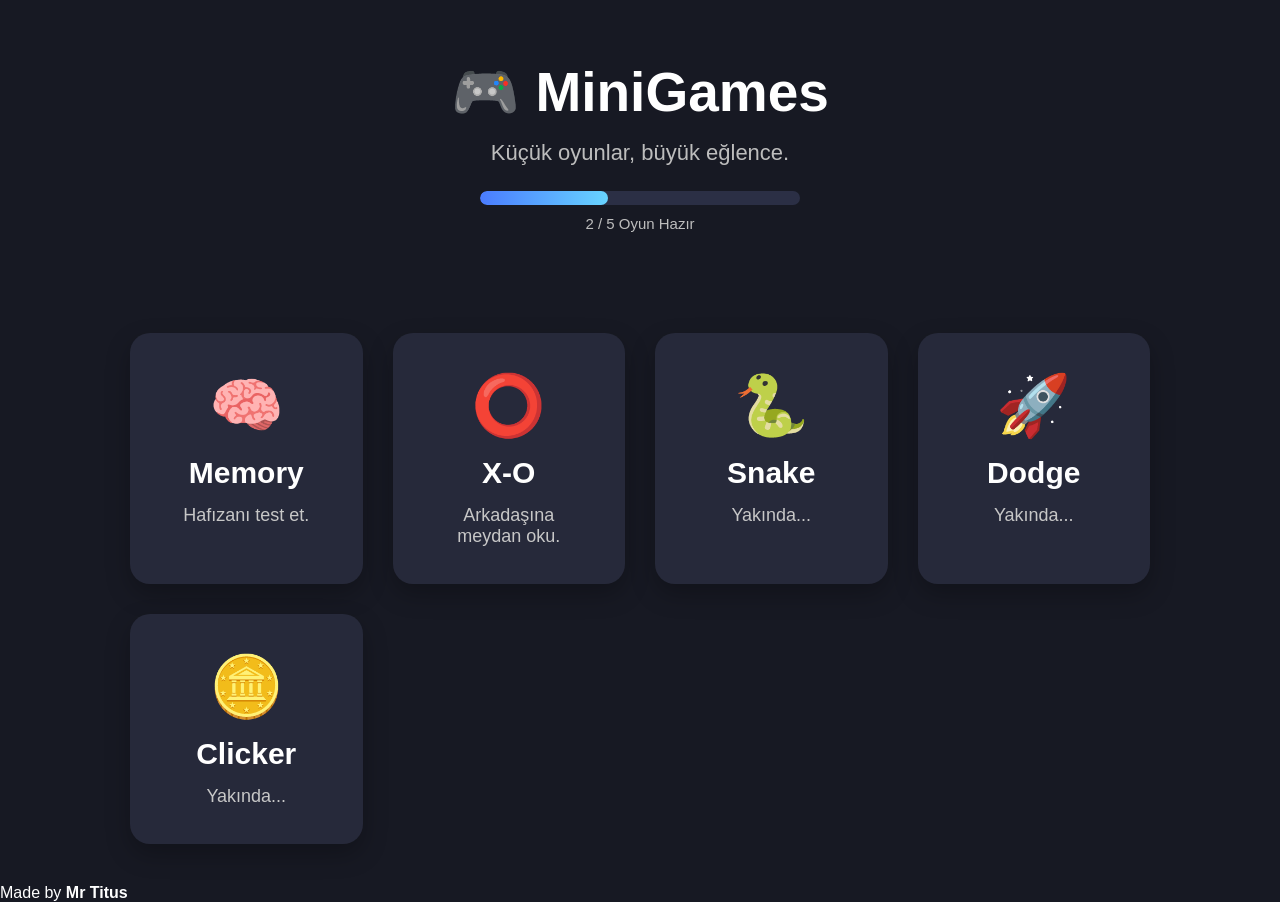
==== index.html @ b3fd1803 "Add files via upload" ====
<!DOCTYPE html>
<html lang="tr">

<head>
    <meta charset="UTF-8">
    <meta name="viewport" content="width=device-width, initial-scale=1.0">
    <title>MiniGames</title>

    <link rel="stylesheet" href="style.css">
</head>

<body>

    

    <header>

        <h1>🎮 MiniGames</h1>

        <p>Küçük oyunlar, büyük eğlence.</p>

        <div class="progress">
            <div class="progress-fill"></div>
        </div>

        <span class="progress-text">2 / 5 Oyun Hazır</span>

    </header>

    <main>

        <div class="games">

            <a href="games/memory.html" class="game">
                <div class="icon">🧠</div>
                <h2>Memory</h2>
                <p>Hafızanı test et.</p>
            </a>

            <a href="games/xo.html" class="game">
                <div class="icon">⭕</div>
                <h2>X-O</h2>
                <p>Arkadaşına meydan oku.</p>
            </a>

            <a href="games/snake.html" class="game">
                <div class="icon">🐍</div>
                <h2>Snake</h2>
                <p>Yakında...</p>
            </a>

            <a href="games/dodge.html" class="game">
                <div class="icon">🚀</div>
                <h2>Dodge</h2>
                <p>Yakında...</p>
            </a>

            <a href="games/clicker.html" class="game">
                <div class="icon">🪙</div>
                <h2>Clicker</h2>
                <p>Yakında...</p>
            </a>

        </div>

    </main>

    <footer>
        Made by <b>Mr Titus</b>
    </footer>

    <script src="script.js"></script>

</body>

</html>
---- style.css ----
*{
margin:0;
padding:0;
box-sizing:border-box;
}

body{

font-family:Arial,Helvetica,sans-serif;

background:#171923;

color:white;

min-height:100vh;

}

header{

text-align:center;

padding:60px 20px;

}

header h1{

font-size:55px;

margin-bottom:15px;

}

header p{

font-size:22px;

color:#bdbdbd;

}

.games{

max-width:1100px;

margin:auto;

display:grid;

grid-template-columns:repeat(auto-fit,minmax(220px,1fr));

gap:30px;

padding:40px;

}

.game{

background:#26293a;

border:2px solid transparent;

border-radius:20px;

padding:35px;

text-decoration:none;

color:white;

text-align:center;

transition:.25s;

box-shadow:0 10px 25px rgba(0,0,0,.25);

}

.game:hover{

transform:translateY(-10px);

border-color:#4a7cff;

box-shadow:0 0 25px rgba(74,124,255,.4);

}

.game{

font-size:60px;

}

.game h2{

margin:15px 0;

font-size:30px;

}

.game p{

color:#c7c7c7;

font-size:18px;

}
.progress{
    width:320px;
    height:14px;

    margin:25px auto 10px;

    background:#2b2f45;

    border-radius:999px;

    overflow:hidden;
}

.progress-fill{
    width:40%;
    height:100%;

    background:linear-gradient(90deg,#4a7cff,#68d4ff);

    border-radius:999px;
}

.progress-text{
    color:#bdbdbd;
    font-size:15px;
}
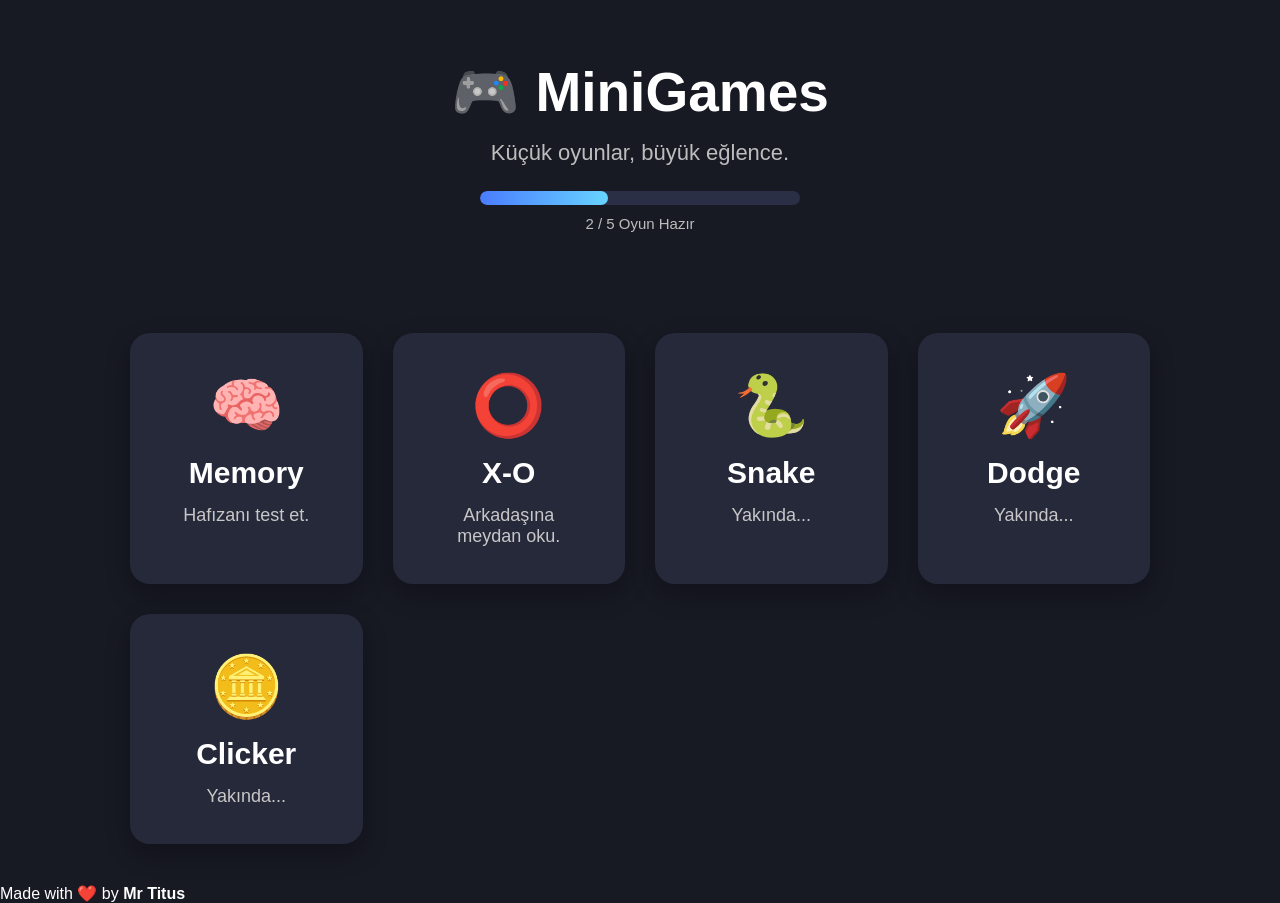
==== commit b77422de: "Update index.html" ====
--- a/index.html
+++ b/index.html
@@ -10,8 +10,6 @@
 </head>
 
 <body>
-
-    
 
     <header>
 
@@ -31,31 +29,31 @@
 
         <div class="games">
 
-            <a href="games/memory.html" class="game">
+            <a href="memory.html" class="game">
                 <div class="icon">🧠</div>
                 <h2>Memory</h2>
                 <p>Hafızanı test et.</p>
             </a>
 
-            <a href="games/xo.html" class="game">
+            <a href="xo.html" class="game">
                 <div class="icon">⭕</div>
                 <h2>X-O</h2>
                 <p>Arkadaşına meydan oku.</p>
             </a>
 
-            <a href="games/snake.html" class="game">
+            <a href="snake.html" class="game">
                 <div class="icon">🐍</div>
                 <h2>Snake</h2>
                 <p>Yakında...</p>
             </a>
 
-            <a href="games/dodge.html" class="game">
+            <a href="dodge.html" class="game">
                 <div class="icon">🚀</div>
                 <h2>Dodge</h2>
                 <p>Yakında...</p>
             </a>
 
-            <a href="games/clicker.html" class="game">
+            <a href="clicker.html" class="game">
                 <div class="icon">🪙</div>
                 <h2>Clicker</h2>
                 <p>Yakında...</p>
@@ -66,11 +64,11 @@
     </main>
 
     <footer>
-        Made by <b>Mr Titus</b>
+        Made with ❤️ by <b>Mr Titus</b>
     </footer>
 
     <script src="script.js"></script>
 
 </body>
 
-</html>+</html>
